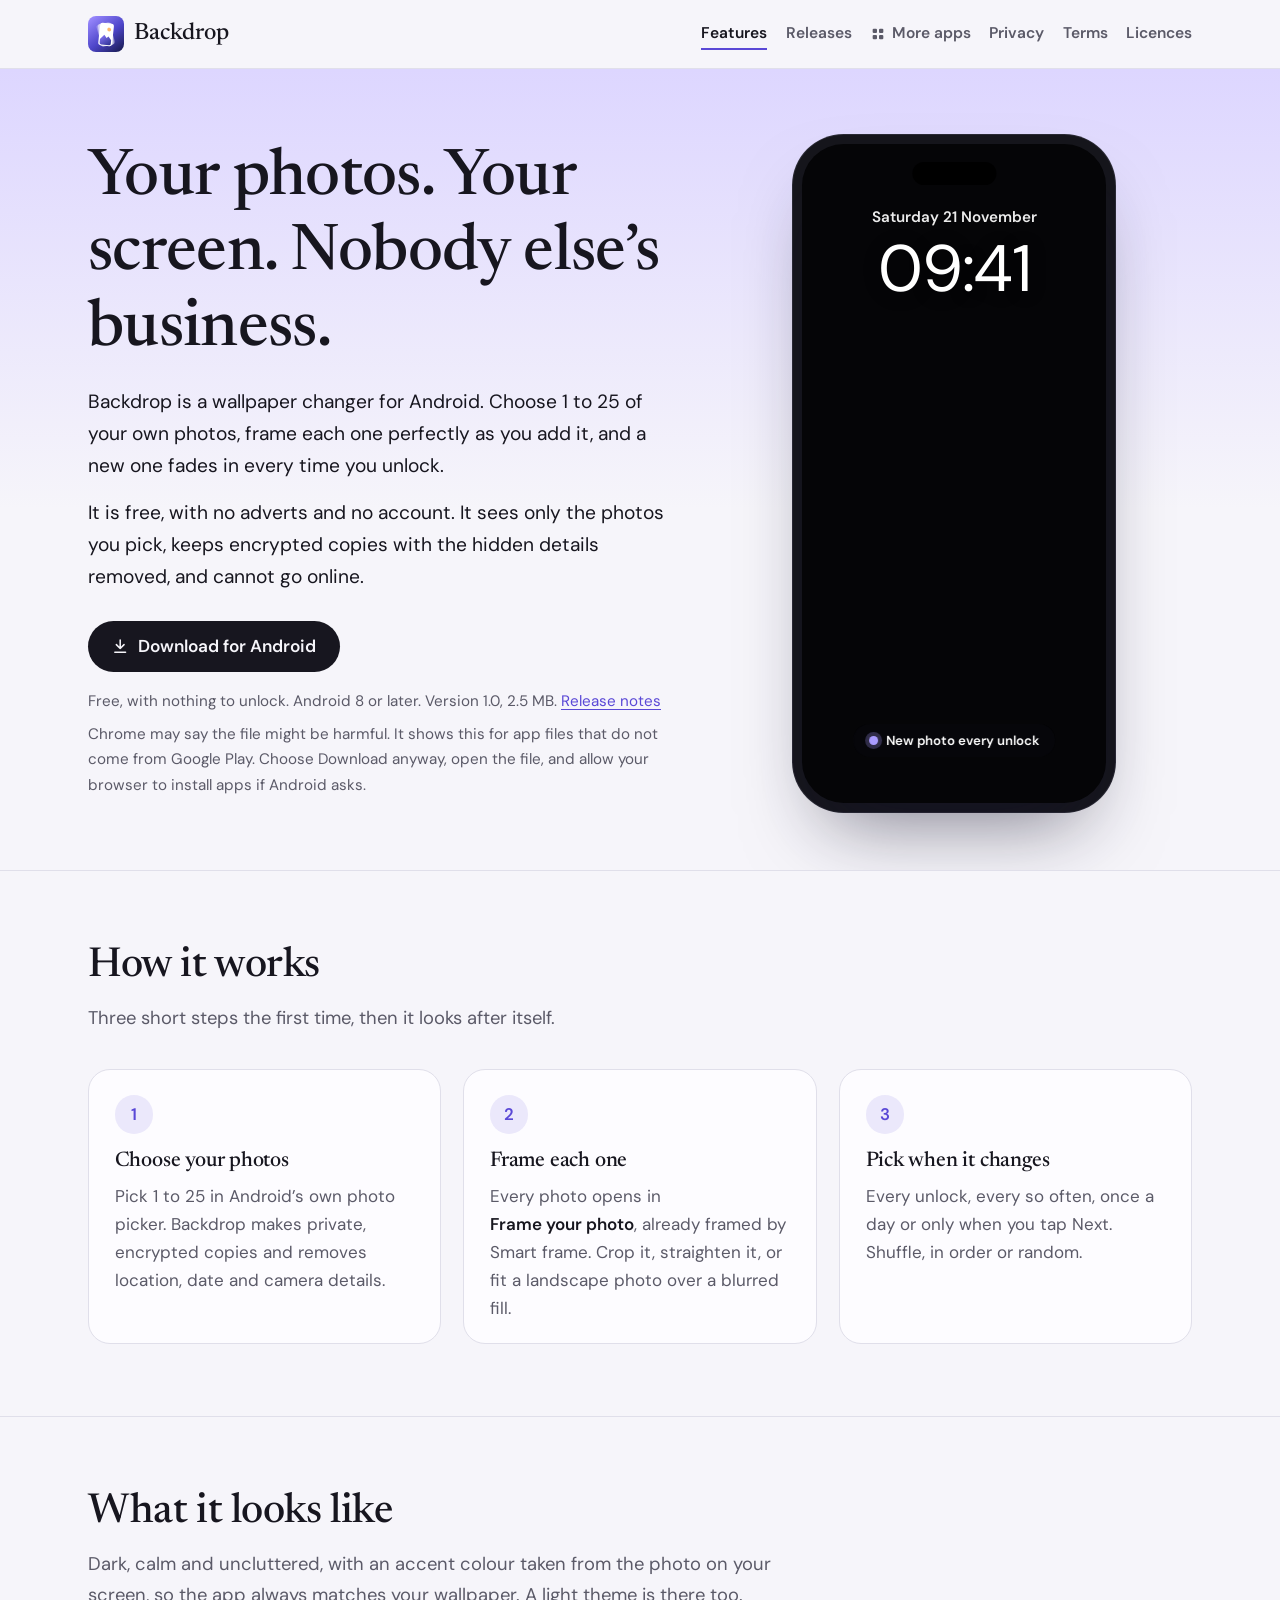
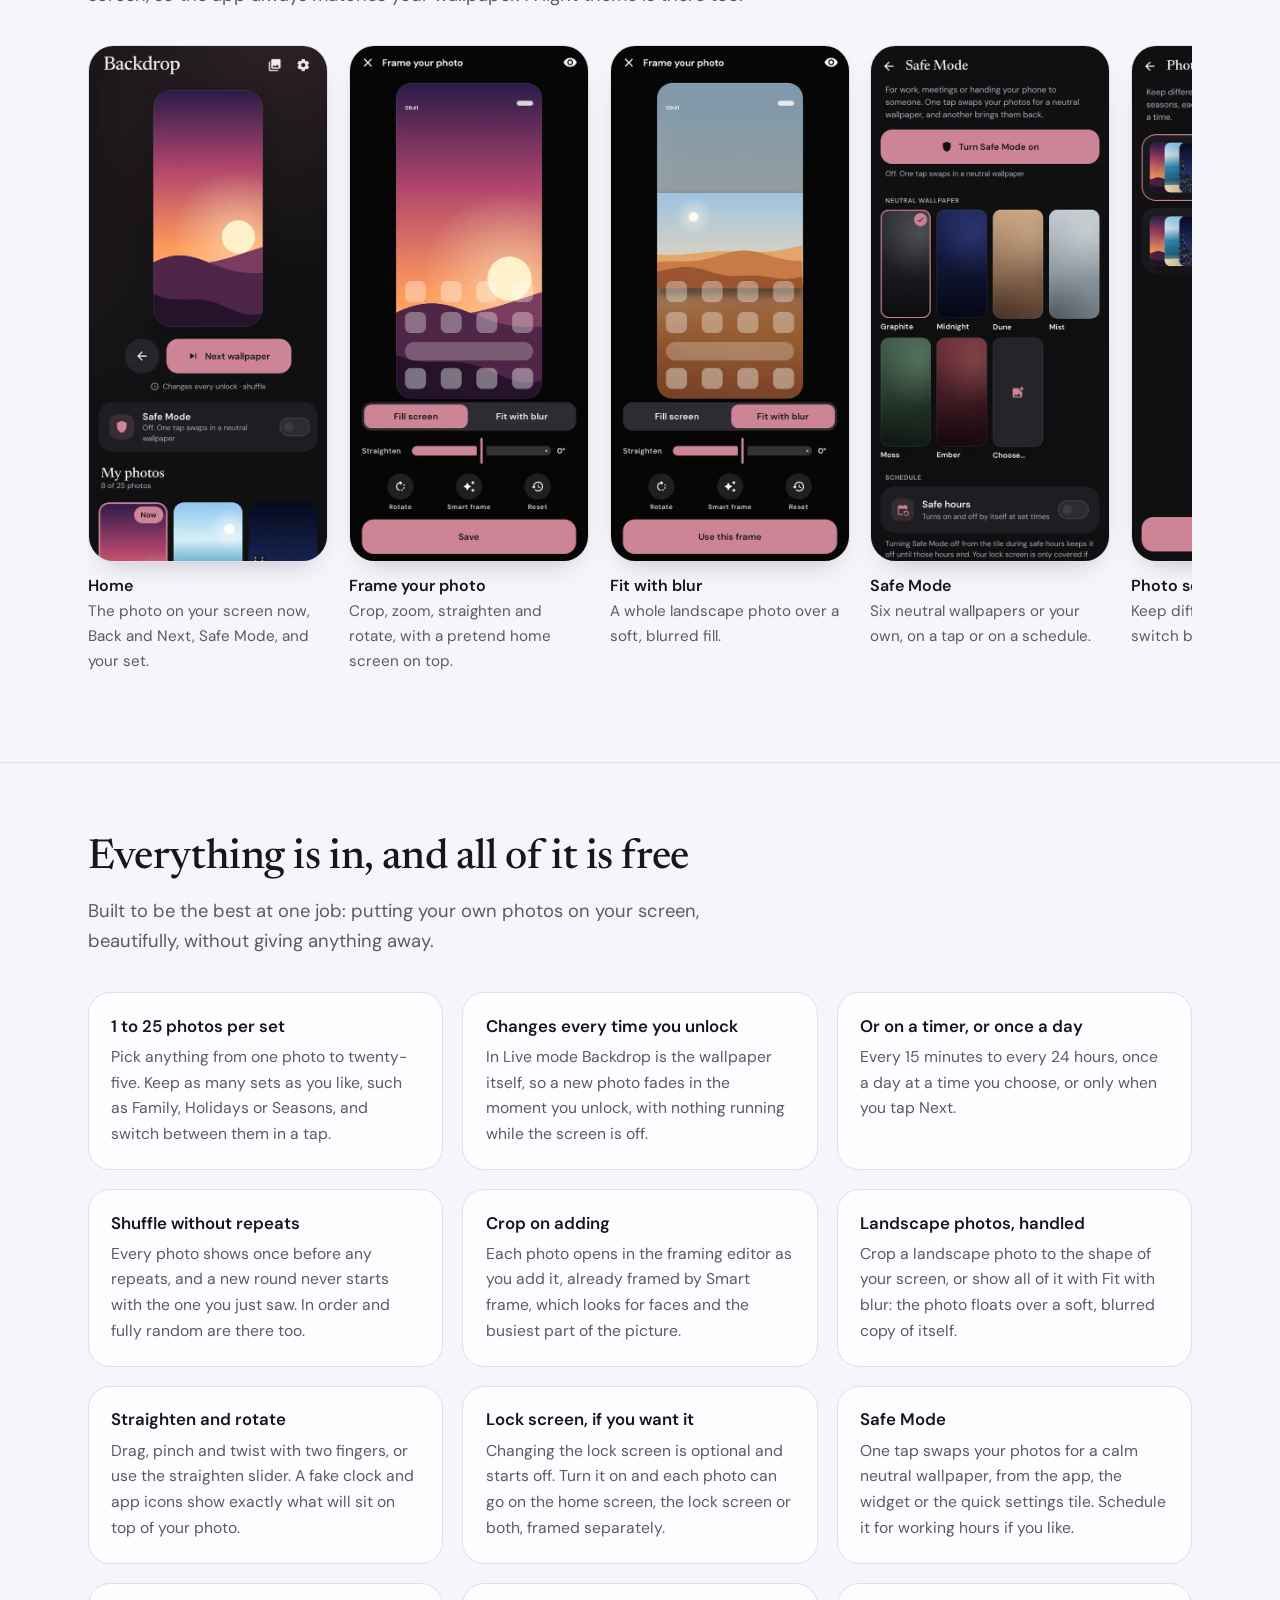
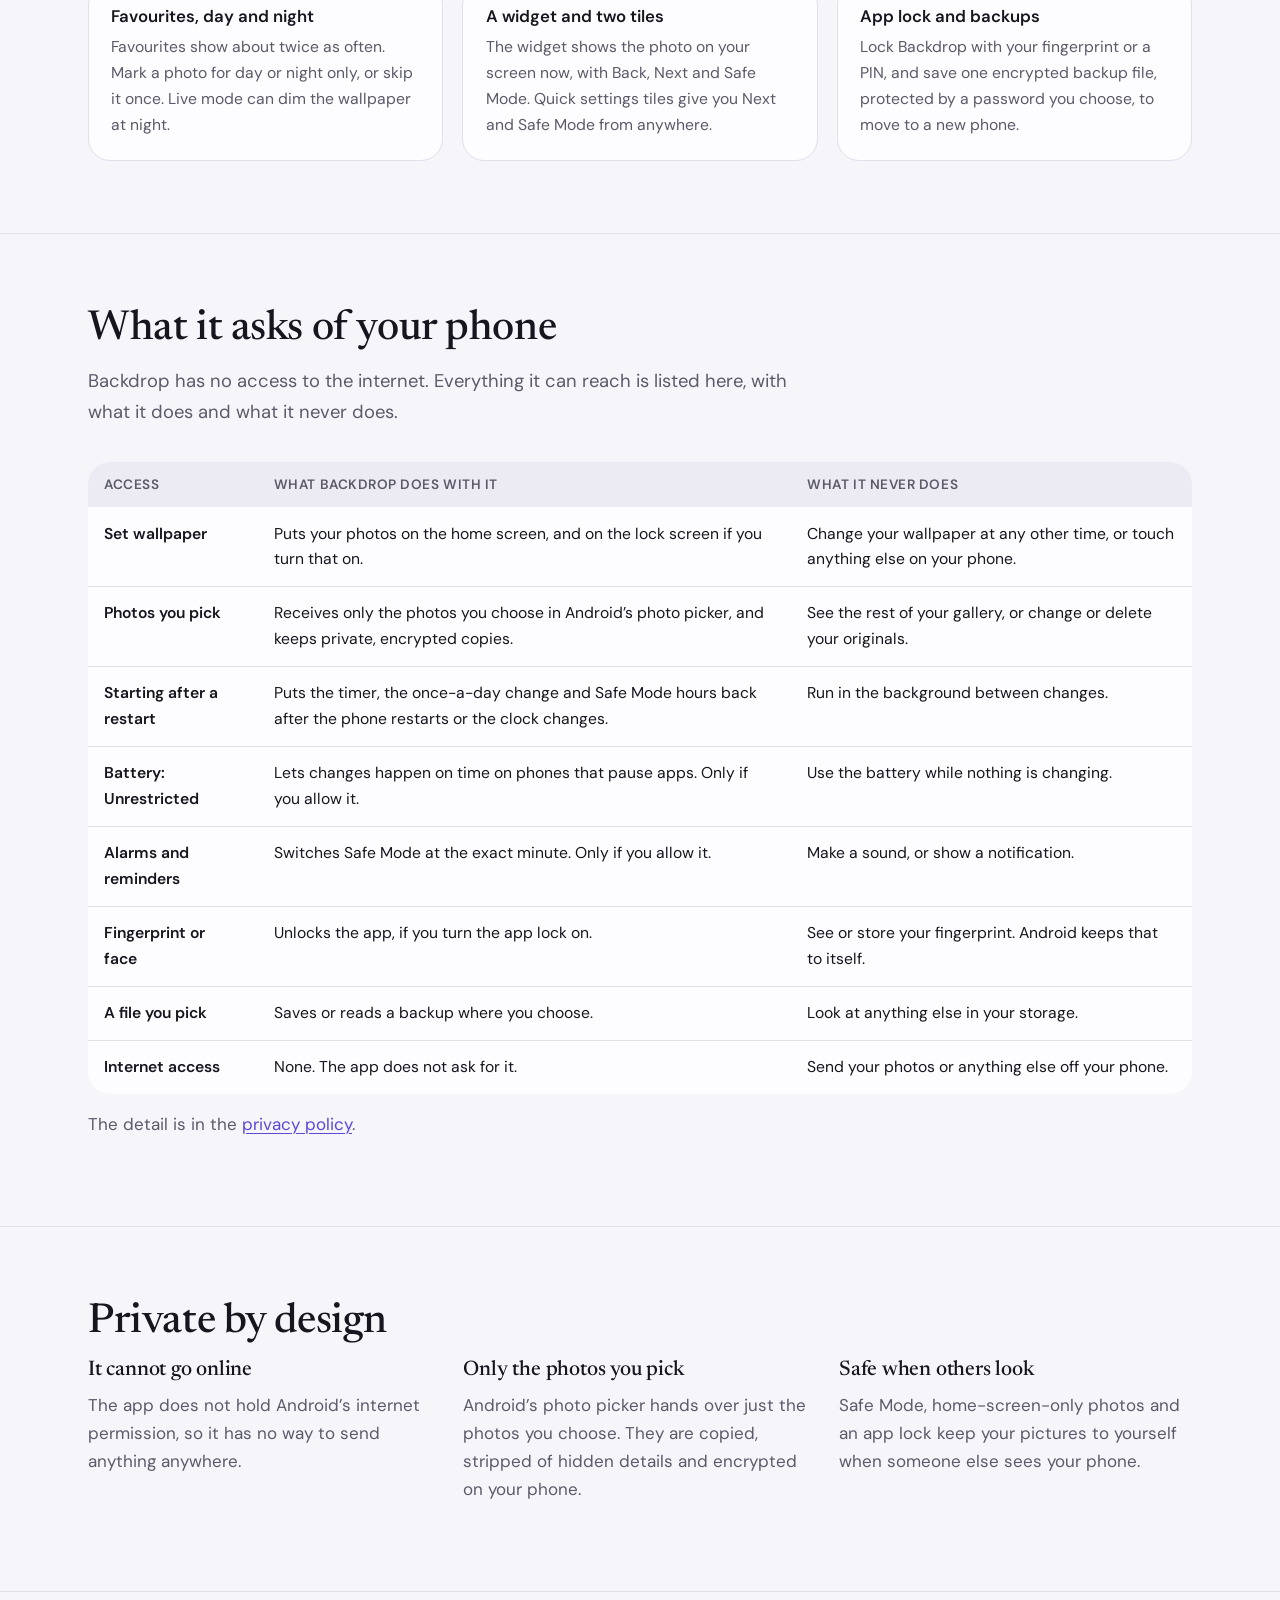
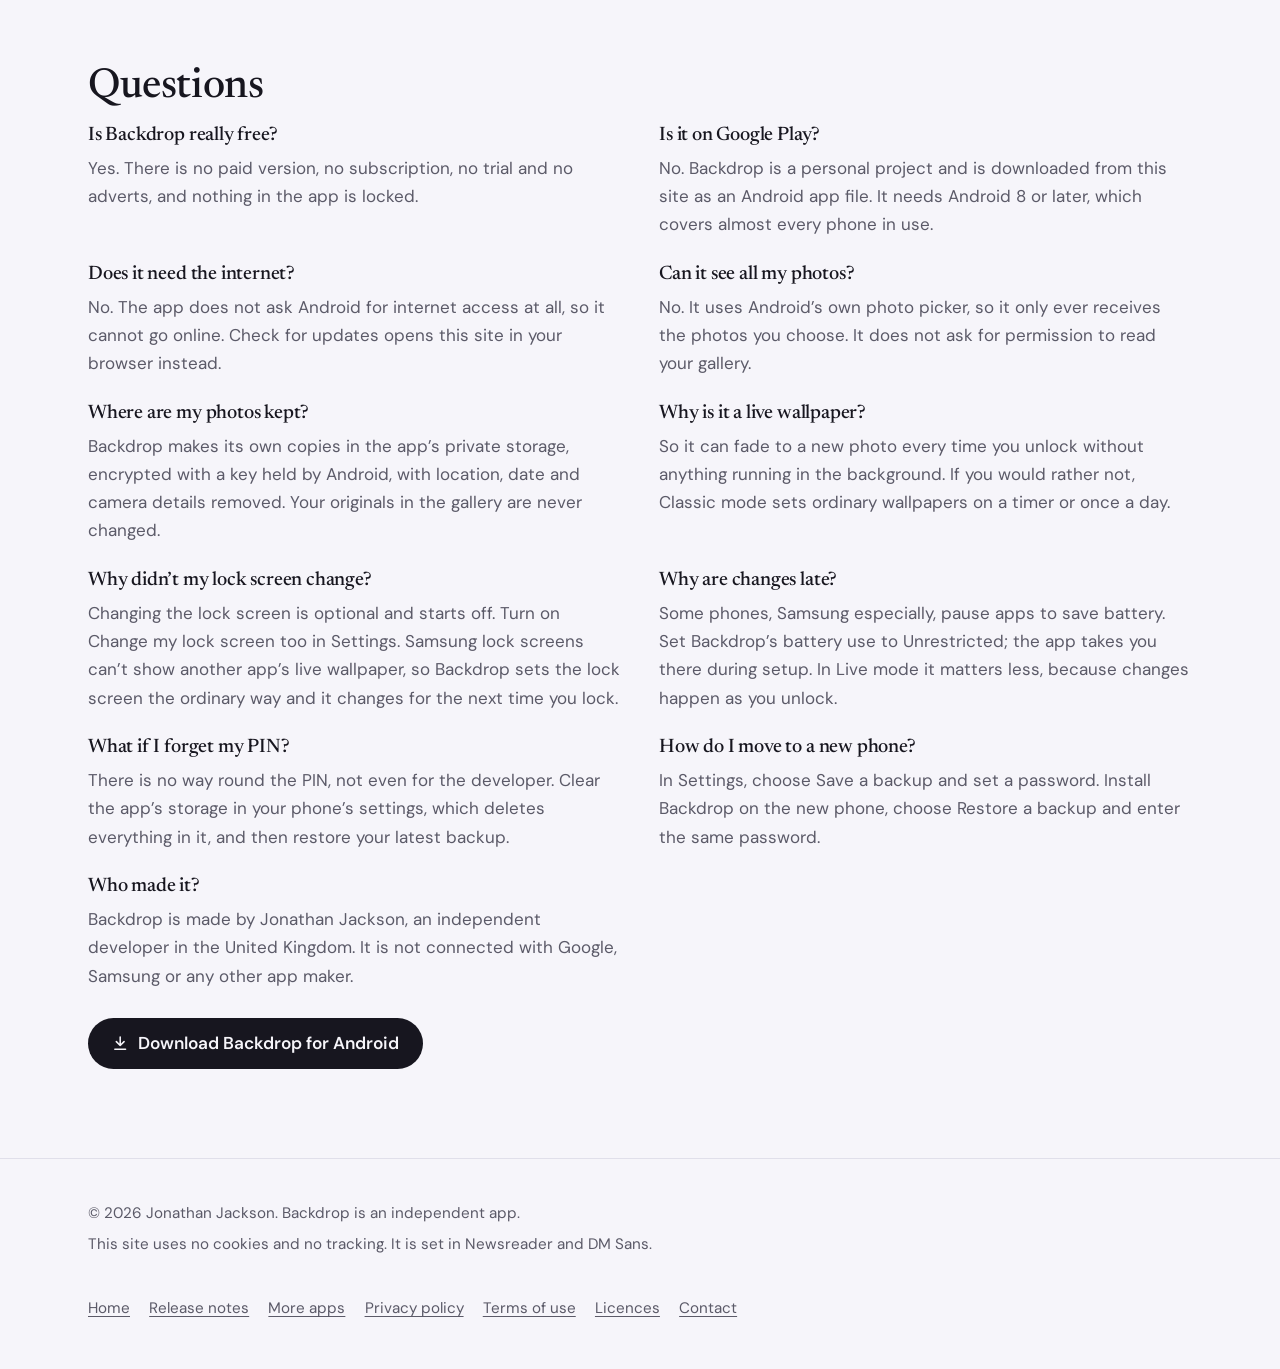
==== index.html @ 47bb0ffd "Backdrop website" ====
<!DOCTYPE html>
<html lang="en-GB">
<head>
<meta charset="utf-8">
<meta name="viewport" content="width=device-width, initial-scale=1">
<title>Backdrop: a private wallpaper changer for Android</title>
<meta name="description" content="Backdrop is a free wallpaper changer for Android with privacy controls. Rotate 1 to 25 of your own photos on every unlock, crop and straighten each one, and switch to Safe Mode in one tap. No adverts, no account, no internet access.">
<meta name="author" content="Jonathan Jackson">
<link rel="canonical" href="https://customgpter.github.io/backdrop/">
<meta name="theme-color" content="#f6f5fa" media="(prefers-color-scheme: light)">
<meta name="theme-color" content="#0c0d11" media="(prefers-color-scheme: dark)">
<meta property="og:type" content="website">
<meta property="og:site_name" content="Backdrop">
<meta property="og:title" content="Backdrop: a private wallpaper changer for Android">
<meta property="og:description" content="Backdrop is a free wallpaper changer for Android with privacy controls. Rotate 1 to 25 of your own photos on every unlock, crop and straighten each one, and switch to Safe Mode in one tap. No adverts, no account, no internet access.">
<meta property="og:url" content="https://customgpter.github.io/backdrop/">
<meta property="og:image" content="https://customgpter.github.io/backdrop/assets/og.png">
<meta property="og:image:width" content="1200">
<meta property="og:image:height" content="630">
<meta property="og:image:alt" content="The Backdrop icon and name beside its Home and Frame your photo screens">
<meta property="og:locale" content="en_GB">
<meta name="twitter:card" content="summary_large_image">
<link rel="icon" href="https://customgpter.github.io/backdrop/assets/favicon.svg" type="image/svg+xml">
<link rel="apple-touch-icon" href="https://customgpter.github.io/backdrop/assets/apple-touch-icon.png">
<link rel="preload" href="https://customgpter.github.io/backdrop/assets/fonts/newsreader-500.woff2" as="font" type="font/woff2" crossorigin>
<link rel="preload" href="https://customgpter.github.io/backdrop/assets/fonts/dmsans-400.woff2" as="font" type="font/woff2" crossorigin>
<link rel="stylesheet" href="https://customgpter.github.io/backdrop/assets/site.css?v=1">
<script type="application/ld+json">{"@context": "https://schema.org", "@type": "SoftwareApplication", "name": "Backdrop", "url": "https://customgpter.github.io/backdrop/", "description": "Backdrop is a free wallpaper changer for Android with privacy controls. Rotate 1 to 25 of your own photos on every unlock, crop and straighten each one, and switch to Safe Mode in one tap. No adverts, no account, no internet access.", "applicationCategory": "PersonalizationApplication", "applicationSubCategory": "Wallpaper changer", "operatingSystem": "Android 8 or later", "softwareVersion": "1.0", "downloadUrl": "https://github.com/CustomGPTer/backdrop/releases/latest/download/Backdrop.apk", "releaseNotes": "https://customgpter.github.io/backdrop/releases.html", "offers": {"@type": "Offer", "price": "0", "priceCurrency": "GBP"}, "inLanguage": "en-GB", "image": "https://customgpter.github.io/backdrop/assets/og.png", "screenshot": ["https://customgpter.github.io/backdrop/assets/shots/home.webp", "https://customgpter.github.io/backdrop/assets/shots/frame.webp", "https://customgpter.github.io/backdrop/assets/shots/fit.webp", "https://customgpter.github.io/backdrop/assets/shots/safe.webp"], "featureList": ["1 to 25 photos per set", "Changes every time you unlock", "Or on a timer, or once a day", "Shuffle without repeats", "Crop on adding", "Landscape photos, handled", "Straighten and rotate", "Lock screen, if you want it", "Safe Mode", "Favourites, day and night", "A widget and two tiles", "App lock and backups", "No adverts, no account, no internet access"], "author": {"@type": "Person", "name": "Jonathan Jackson"}}</script>
<script type="application/ld+json">{"@context": "https://schema.org", "@type": "FAQPage", "mainEntity": [{"@type": "Question", "name": "Is Backdrop really free?", "acceptedAnswer": {"@type": "Answer", "text": "Yes. There is no paid version, no subscription, no trial and no adverts, and nothing in the app is locked."}}, {"@type": "Question", "name": "Is it on Google Play?", "acceptedAnswer": {"@type": "Answer", "text": "No. Backdrop is a personal project and is downloaded from this site as an Android app file. It needs Android 8 or later, which covers almost every phone in use."}}, {"@type": "Question", "name": "Does it need the internet?", "acceptedAnswer": {"@type": "Answer", "text": "No. The app does not ask Android for internet access at all, so it cannot go online. Check for updates opens this site in your browser instead."}}, {"@type": "Question", "name": "Can it see all my photos?", "acceptedAnswer": {"@type": "Answer", "text": "No. It uses Android’s own photo picker, so it only ever receives the photos you choose. It does not ask for permission to read your gallery."}}, {"@type": "Question", "name": "Where are my photos kept?", "acceptedAnswer": {"@type": "Answer", "text": "Backdrop makes its own copies in the app’s private storage, encrypted with a key held by Android, with location, date and camera details removed. Your originals in the gallery are never changed."}}, {"@type": "Question", "name": "Why is it a live wallpaper?", "acceptedAnswer": {"@type": "Answer", "text": "So it can fade to a new photo every time you unlock without anything running in the background. If you would rather not, Classic mode sets ordinary wallpapers on a timer or once a day."}}, {"@type": "Question", "name": "Why didn’t my lock screen change?", "acceptedAnswer": {"@type": "Answer", "text": "Changing the lock screen is optional and starts off. Turn on Change my lock screen too in Settings. Samsung lock screens can’t show another app’s live wallpaper, so Backdrop sets the lock screen the ordinary way and it changes for the next time you lock."}}, {"@type": "Question", "name": "Why are changes late?", "acceptedAnswer": {"@type": "Answer", "text": "Some phones, Samsung especially, pause apps to save battery. Set Backdrop’s battery use to Unrestricted; the app takes you there during setup. In Live mode it matters less, because changes happen as you unlock."}}, {"@type": "Question", "name": "What if I forget my PIN?", "acceptedAnswer": {"@type": "Answer", "text": "There is no way round the PIN, not even for the developer. Clear the app’s storage in your phone’s settings, which deletes everything in it, and then restore your latest backup."}}, {"@type": "Question", "name": "How do I move to a new phone?", "acceptedAnswer": {"@type": "Answer", "text": "In Settings, choose Save a backup and set a password. Install Backdrop on the new phone, choose Restore a backup and enter the same password."}}, {"@type": "Question", "name": "Who made it?", "acceptedAnswer": {"@type": "Answer", "text": "Backdrop is made by Jonathan Jackson, an independent developer in the United Kingdom. It is not connected with Google, Samsung or any other app maker."}}]}</script>
</head>
<body>
<a class="skip" href="#main">Skip to content</a>
<header class="masthead">
<div class="wrap">
<a class="brand" href="https://customgpter.github.io/backdrop/" aria-label="Backdrop home"><svg viewBox="0 0 108 108" aria-hidden="true"><defs><linearGradient id="bg1" x1="0.1" y1="0" x2="0.9" y2="1"><stop offset="0" stop-color="#9C8BFF"/><stop offset=".55" stop-color="#4D45C9"/><stop offset="1" stop-color="#1A1C55"/></linearGradient><linearGradient id="bg2" x1="0" y1="0" x2="1" y2="1"><stop offset="0" stop-color="#8E7CFF"/><stop offset="1" stop-color="#2B2F8F"/></linearGradient></defs><rect width="108" height="108" rx="24" fill="url(#bg1)"/><g transform="translate(54 58) scale(1.3) translate(-54 -58)"><rect x="38" y="30" width="32" height="52" rx="6" fill="#fff" fill-opacity=".3" transform="rotate(-16 54 58)"/><rect x="38" y="30" width="32" height="52" rx="6" fill="#fff" fill-opacity=".6" transform="rotate(-6 54 58)"/><g transform="rotate(6 54 58)"><rect x="38" y="30" width="32" height="52" rx="6" fill="#fff"/><path d="M41 68l9-11 6 7 4-4 7 8v8a4 4 0 0 1-4 4H45a4 4 0 0 1-4-4z" fill="url(#bg2)"/><circle cx="60" cy="44" r="4.5" fill="#FFB86B"/></g></g></svg>
<span>Backdrop</span></a>
<nav aria-label="Main"><ul><li><a href="https://customgpter.github.io/backdrop/./#features" aria-current="page">Features</a></li><li><a href="https://customgpter.github.io/backdrop/releases.html">Releases</a></li><li><a class="more-apps" href="https://customgpter.github.io/backdrop/more-apps.html"><svg viewBox="0 0 24 24" aria-hidden="true"><rect x="4" y="4" width="6.5" height="6.5" rx="1.6"/><rect x="13.5" y="4" width="6.5" height="6.5" rx="1.6"/><rect x="4" y="13.5" width="6.5" height="6.5" rx="1.6"/><rect x="13.5" y="13.5" width="6.5" height="6.5" rx="1.6"/></svg>More apps</a></li><li><a href="https://customgpter.github.io/backdrop/privacy.html">Privacy</a></li><li><a href="https://customgpter.github.io/backdrop/terms.html">Terms</a></li><li><a href="https://customgpter.github.io/backdrop/licences.html">Licences</a></li></ul></nav>
</div>
</header>
<main id="main">
<div class="hero">
<div class="wrap hero-grid">
<div class="hero-copy">
<h1>Your photos. Your screen. Nobody else’s business.</h1>
<p class="lede">Backdrop is a wallpaper changer for Android. Choose 1 to 25 of your own photos, frame each one perfectly as you add it, and a new one fades in every time you unlock.</p>
<p class="lede">It is free, with no adverts and no account. It sees only the photos you pick, keeps encrypted copies with the hidden details removed, and cannot go online.</p>
<p class="get"><a class="button" href="https://github.com/CustomGPTer/backdrop/releases/latest/download/Backdrop.apk"><svg viewBox="0 0 24 24" aria-hidden="true" fill="none" stroke="currentColor" stroke-width="2" stroke-linecap="round" stroke-linejoin="round"><path d="M12 4v11M7 10l5 5 5-5M5 20h14"/></svg>Download for Android</a></p>
<p class="facts">Free, with nothing to unlock. Android 8 or later. Version 1.0, 2.5 MB. <a href="releases.html">Release notes</a></p>
<p class="facts">Chrome may say the file might be harmful. It shows this for app files that do not come from Google Play. Choose Download anyway, open the file, and allow your browser to install apps if Android asks.</p>
</div>
<div class="demo" role="img" aria-label="A phone lock screen showing 09:41. Its wallpaper fades from a sunset over hills to a sunny coast to the northern lights, with a label reading New photo every unlock.">
<div class="wp w1"></div><div class="wp w2"></div><div class="wp w3"></div>
<div class="notch"></div>
<div class="date">Saturday 21 November</div>
<div class="clock">09:41</div>
<div class="chip"><i></i>New photo every unlock</div>
</div>
</div>
</div>

<section id="how" aria-labelledby="how-h">
<div class="wrap">
<h2 id="how-h">How it works</h2>
<p class="intro">Three short steps the first time, then it looks after itself.</p>
<ol class="steps">
<li><h3>Choose your photos</h3><p>Pick 1 to 25 in Android’s own photo picker. Backdrop makes private, encrypted copies and removes location, date and camera details.</p></li>
<li><h3>Frame each one</h3><p>Every photo opens in <span class="path">Frame your photo</span>, already framed by Smart frame. Crop it, straighten it, or fit a landscape photo over a blurred fill.</p></li>
<li><h3>Pick when it changes</h3><p>Every unlock, every so often, once a day or only when you tap Next. Shuffle, in order or random.</p></li>
</ol>
</div>
</section>

<section id="screens" aria-labelledby="screens-h">
<div class="wrap">
<h2 id="screens-h">What it looks like</h2>
<p class="intro">Dark, calm and uncluttered, with an accent colour taken from the photo on your screen, so the app always matches your wallpaper. A light theme is there too.</p>
<ul class="shots"><li><figure><img src="assets/shots/home.webp" width="540" height="1169" alt="Home: The photo on your screen now, Back and Next, Safe Mode, and your set."><figcaption><strong>Home</strong>The photo on your screen now, Back and Next, Safe Mode, and your set.</figcaption></figure></li><li><figure><img src="assets/shots/frame.webp" width="540" height="1169" alt="Frame your photo: Crop, zoom, straighten and rotate, with a pretend home screen on top."><figcaption><strong>Frame your photo</strong>Crop, zoom, straighten and rotate, with a pretend home screen on top.</figcaption></figure></li><li><figure><img src="assets/shots/fit.webp" width="540" height="1169" alt="Fit with blur: A whole landscape photo over a soft, blurred fill." loading="lazy"><figcaption><strong>Fit with blur</strong>A whole landscape photo over a soft, blurred fill.</figcaption></figure></li><li><figure><img src="assets/shots/safe.webp" width="540" height="1169" alt="Safe Mode: Six neutral wallpapers or your own, on a tap or on a schedule." loading="lazy"><figcaption><strong>Safe Mode</strong>Six neutral wallpapers or your own, on a tap or on a schedule.</figcaption></figure></li><li><figure><img src="assets/shots/sets.webp" width="540" height="1169" alt="Photo sets: Keep different collections and switch between them." loading="lazy"><figcaption><strong>Photo sets</strong>Keep different collections and switch between them.</figcaption></figure></li><li><figure><img src="assets/shots/settings.webp" width="540" height="1169" alt="Settings: Live or Classic, when it changes, and the order." loading="lazy"><figcaption><strong>Settings</strong>Live or Classic, when it changes, and the order.</figcaption></figure></li></ul>
</div>
</section>

<section id="features" aria-labelledby="features-h">
<div class="wrap">
<h2 id="features-h">Everything is in, and all of it is free</h2>
<p class="intro">Built to be the best at one job: putting your own photos on your screen, beautifully, without giving anything away.</p>
<dl class="features"><div><dt>1 to 25 photos per set</dt><dd>Pick anything from one photo to twenty-five. Keep as many sets as you like, such as Family, Holidays or Seasons, and switch between them in a tap.</dd></div><div><dt>Changes every time you unlock</dt><dd>In Live mode Backdrop is the wallpaper itself, so a new photo fades in the moment you unlock, with nothing running while the screen is off.</dd></div><div><dt>Or on a timer, or once a day</dt><dd>Every 15 minutes to every 24 hours, once a day at a time you choose, or only when you tap Next.</dd></div><div><dt>Shuffle without repeats</dt><dd>Every photo shows once before any repeats, and a new round never starts with the one you just saw. In order and fully random are there too.</dd></div><div><dt>Crop on adding</dt><dd>Each photo opens in the framing editor as you add it, already framed by Smart frame, which looks for faces and the busiest part of the picture.</dd></div><div><dt>Landscape photos, handled</dt><dd>Crop a landscape photo to the shape of your screen, or show all of it with Fit with blur: the photo floats over a soft, blurred copy of itself.</dd></div><div><dt>Straighten and rotate</dt><dd>Drag, pinch and twist with two fingers, or use the straighten slider. A fake clock and app icons show exactly what will sit on top of your photo.</dd></div><div><dt>Lock screen, if you want it</dt><dd>Changing the lock screen is optional and starts off. Turn it on and each photo can go on the home screen, the lock screen or both, framed separately.</dd></div><div><dt>Safe Mode</dt><dd>One tap swaps your photos for a calm neutral wallpaper, from the app, the widget or the quick settings tile. Schedule it for working hours if you like.</dd></div><div><dt>Favourites, day and night</dt><dd>Favourites show about twice as often. Mark a photo for day or night only, or skip it once. Live mode can dim the wallpaper at night.</dd></div><div><dt>A widget and two tiles</dt><dd>The widget shows the photo on your screen now, with Back, Next and Safe Mode. Quick settings tiles give you Next and Safe Mode from anywhere.</dd></div><div><dt>App lock and backups</dt><dd>Lock Backdrop with your fingerprint or a PIN, and save one encrypted backup file, protected by a password you choose, to move to a new phone.</dd></div></dl>
</div>
</section>

<section id="permissions" aria-labelledby="permissions-h">
<div class="wrap">
<h2 id="permissions-h">What it asks of your phone</h2>
<p class="intro">Backdrop has no access to the internet. Everything it can reach is listed here, with what it does and what it never does.</p>
<div class="scroll">
<table>
<thead><tr><th scope="col">Access</th><th scope="col">What Backdrop does with it</th><th scope="col">What it never does</th></tr></thead>
<tbody>
<tr><th scope="row">Set wallpaper</th><td>Puts your photos on the home screen, and on the lock screen if you turn that on.</td><td>Change your wallpaper at any other time, or touch anything else on your phone.</td></tr><tr><th scope="row">Photos you pick</th><td>Receives only the photos you choose in Android’s photo picker, and keeps private, encrypted copies.</td><td>See the rest of your gallery, or change or delete your originals.</td></tr><tr><th scope="row">Starting after a restart</th><td>Puts the timer, the once-a-day change and Safe Mode hours back after the phone restarts or the clock changes.</td><td>Run in the background between changes.</td></tr><tr><th scope="row">Battery: Unrestricted</th><td>Lets changes happen on time on phones that pause apps. Only if you allow it.</td><td>Use the battery while nothing is changing.</td></tr><tr><th scope="row">Alarms and reminders</th><td>Switches Safe Mode at the exact minute. Only if you allow it.</td><td>Make a sound, or show a notification.</td></tr><tr><th scope="row">Fingerprint or face</th><td>Unlocks the app, if you turn the app lock on.</td><td>See or store your fingerprint. Android keeps that to itself.</td></tr><tr><th scope="row">A file you pick</th><td>Saves or reads a backup where you choose.</td><td>Look at anything else in your storage.</td></tr><tr><th scope="row">Internet access</th><td>None. The app does not ask for it.</td><td>Send your photos or anything else off your phone.</td></tr>
</tbody>
</table>
</div>
<p class="after-table">The detail is in the <a href="privacy.html">privacy policy</a>.</p>
</div>
</section>

<section id="privacy" aria-labelledby="privacy-h">
<div class="wrap">
<h2 id="privacy-h">Private by design</h2>
<ul class="plain">
<li><h3>It cannot go online</h3><p>The app does not hold Android’s internet permission, so it has no way to send anything anywhere.</p></li>
<li><h3>Only the photos you pick</h3><p>Android’s photo picker hands over just the photos you choose. They are copied, stripped of hidden details and encrypted on your phone.</p></li>
<li><h3>Safe when others look</h3><p>Safe Mode, home-screen-only photos and an app lock keep your pictures to yourself when someone else sees your phone.</p></li>
</ul>
</div>
</section>

<section id="questions" aria-labelledby="questions-h">
<div class="wrap">
<h2 id="questions-h">Questions</h2>
<div class="faq"><div><h3>Is Backdrop really free?</h3><p>Yes. There is no paid version, no subscription, no trial and no adverts, and nothing in the app is locked.</p></div><div><h3>Is it on Google Play?</h3><p>No. Backdrop is a personal project and is downloaded from this site as an Android app file. It needs Android 8 or later, which covers almost every phone in use.</p></div><div><h3>Does it need the internet?</h3><p>No. The app does not ask Android for internet access at all, so it cannot go online. Check for updates opens this site in your browser instead.</p></div><div><h3>Can it see all my photos?</h3><p>No. It uses Android’s own photo picker, so it only ever receives the photos you choose. It does not ask for permission to read your gallery.</p></div><div><h3>Where are my photos kept?</h3><p>Backdrop makes its own copies in the app’s private storage, encrypted with a key held by Android, with location, date and camera details removed. Your originals in the gallery are never changed.</p></div><div><h3>Why is it a live wallpaper?</h3><p>So it can fade to a new photo every time you unlock without anything running in the background. If you would rather not, Classic mode sets ordinary wallpapers on a timer or once a day.</p></div><div><h3>Why didn’t my lock screen change?</h3><p>Changing the lock screen is optional and starts off. Turn on Change my lock screen too in Settings. Samsung lock screens can’t show another app’s live wallpaper, so Backdrop sets the lock screen the ordinary way and it changes for the next time you lock.</p></div><div><h3>Why are changes late?</h3><p>Some phones, Samsung especially, pause apps to save battery. Set Backdrop’s battery use to Unrestricted; the app takes you there during setup. In Live mode it matters less, because changes happen as you unlock.</p></div><div><h3>What if I forget my PIN?</h3><p>There is no way round the PIN, not even for the developer. Clear the app’s storage in your phone’s settings, which deletes everything in it, and then restore your latest backup.</p></div><div><h3>How do I move to a new phone?</h3><p>In Settings, choose Save a backup and set a password. Install Backdrop on the new phone, choose Restore a backup and enter the same password.</p></div><div><h3>Who made it?</h3><p>Backdrop is made by Jonathan Jackson, an independent developer in the United Kingdom. It is not connected with Google, Samsung or any other app maker.</p></div></div>
<p class="get"><a class="button" href="https://github.com/CustomGPTer/backdrop/releases/latest/download/Backdrop.apk"><svg viewBox="0 0 24 24" aria-hidden="true" fill="none" stroke="currentColor" stroke-width="2" stroke-linecap="round" stroke-linejoin="round"><path d="M12 4v11M7 10l5 5 5-5M5 20h14"/></svg>Download Backdrop for Android</a></p>
</div>
</section>
</main>
<footer class="colophon">
<div class="wrap">
<div>
<p>&copy; 2026 Jonathan Jackson. Backdrop is an independent app.</p>
<p>This site uses no cookies and no tracking. It is set in Newsreader and DM Sans.</p>
</div>
<nav aria-label="Footer"><ul>
<li><a href="https://customgpter.github.io/backdrop/">Home</a></li>
<li><a href="https://customgpter.github.io/backdrop/releases.html">Release notes</a></li>
<li><a href="https://customgpter.github.io/backdrop/more-apps.html">More apps</a></li>
<li><a href="https://customgpter.github.io/backdrop/privacy.html">Privacy policy</a></li>
<li><a href="https://customgpter.github.io/backdrop/terms.html">Terms of use</a></li>
<li><a href="https://customgpter.github.io/backdrop/licences.html">Licences</a></li>
<li><a href="https://github.com/CustomGPTer/backdrop/issues">Contact</a></li>
</ul></nav>
</div>
</footer>
</body>
</html>
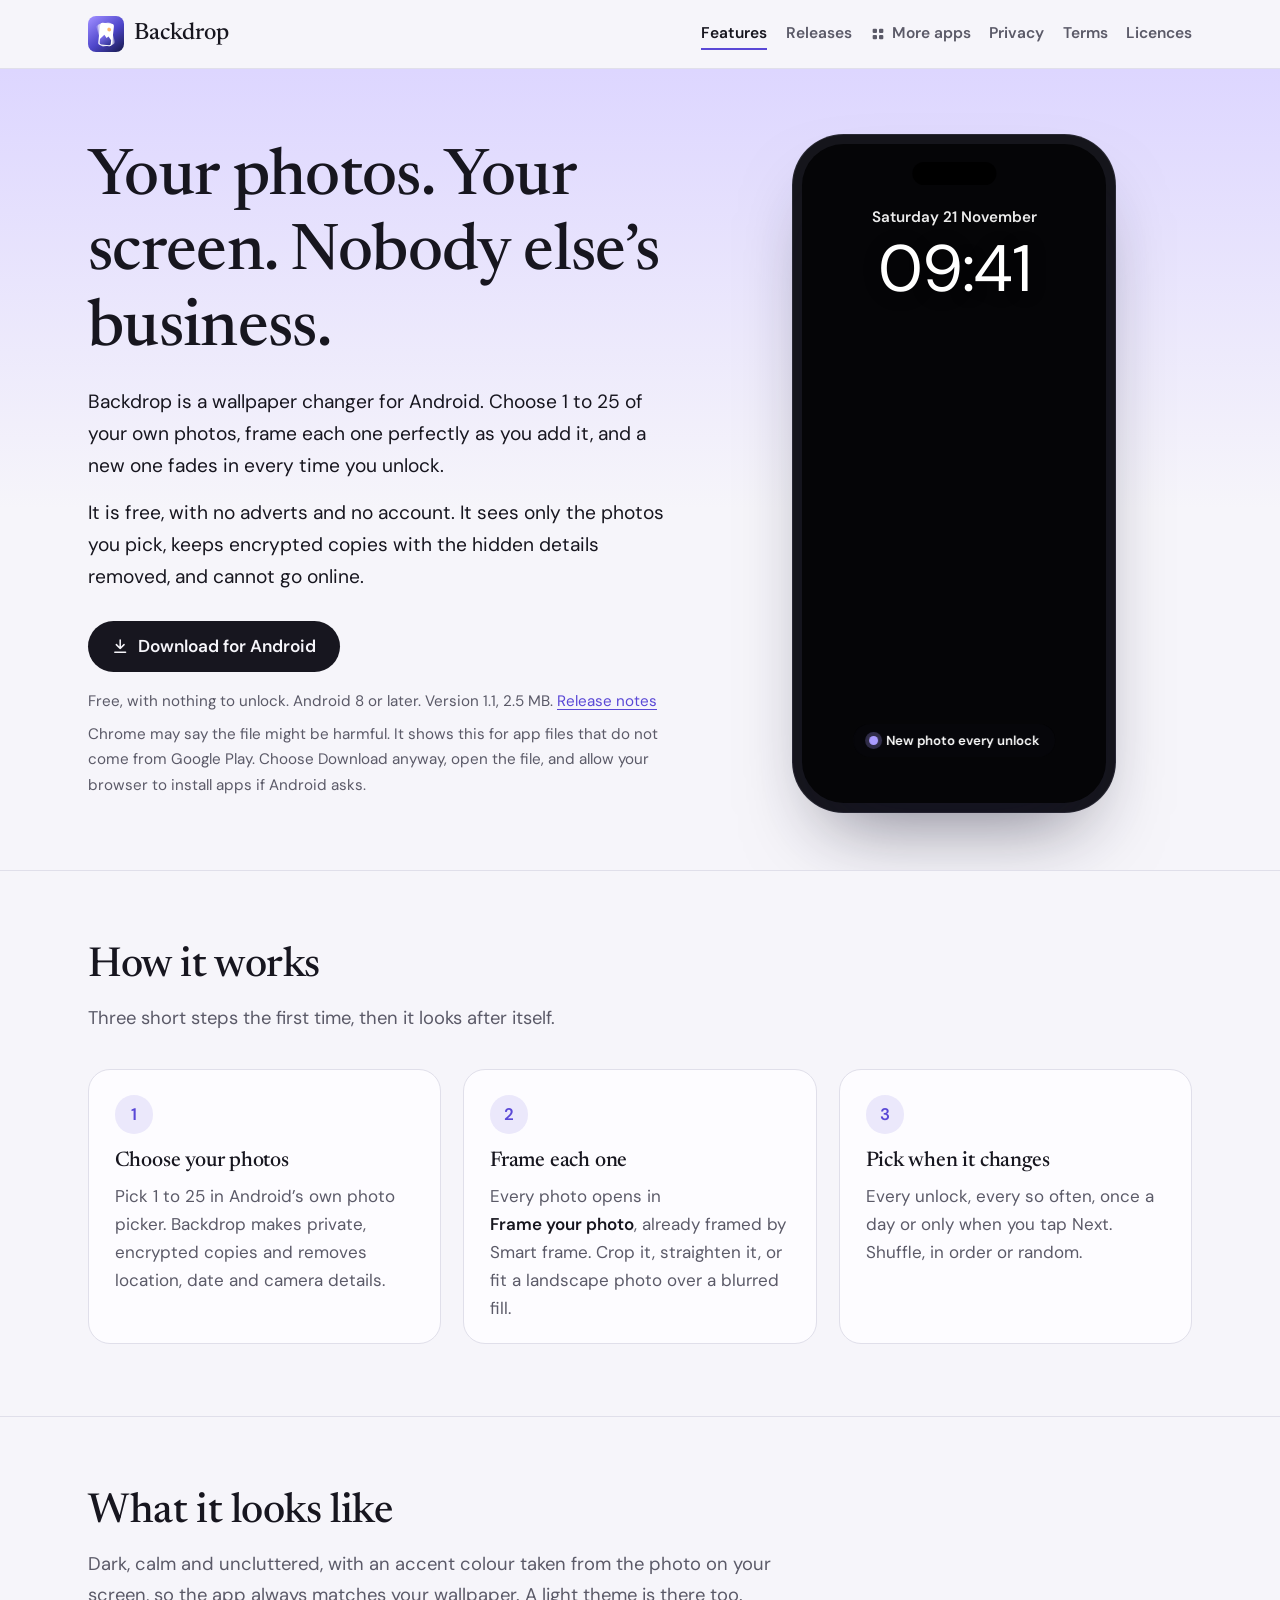
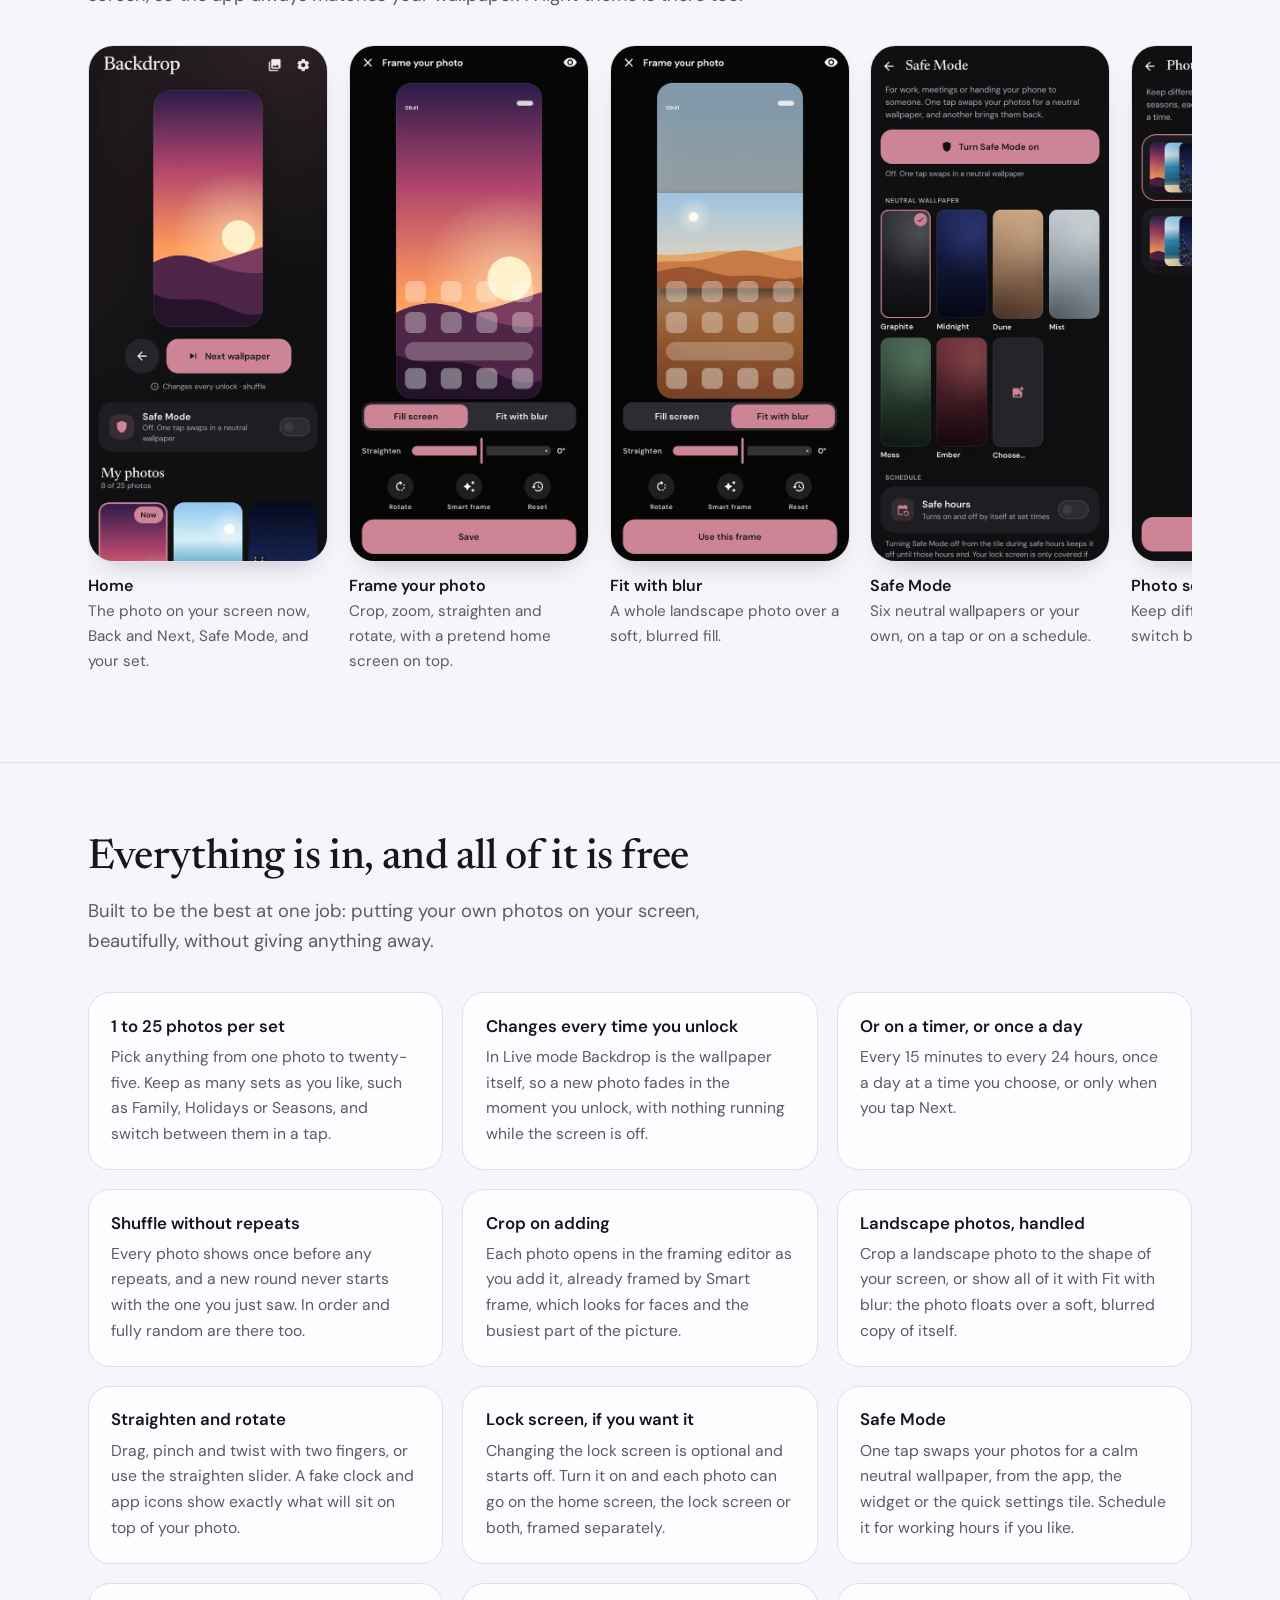
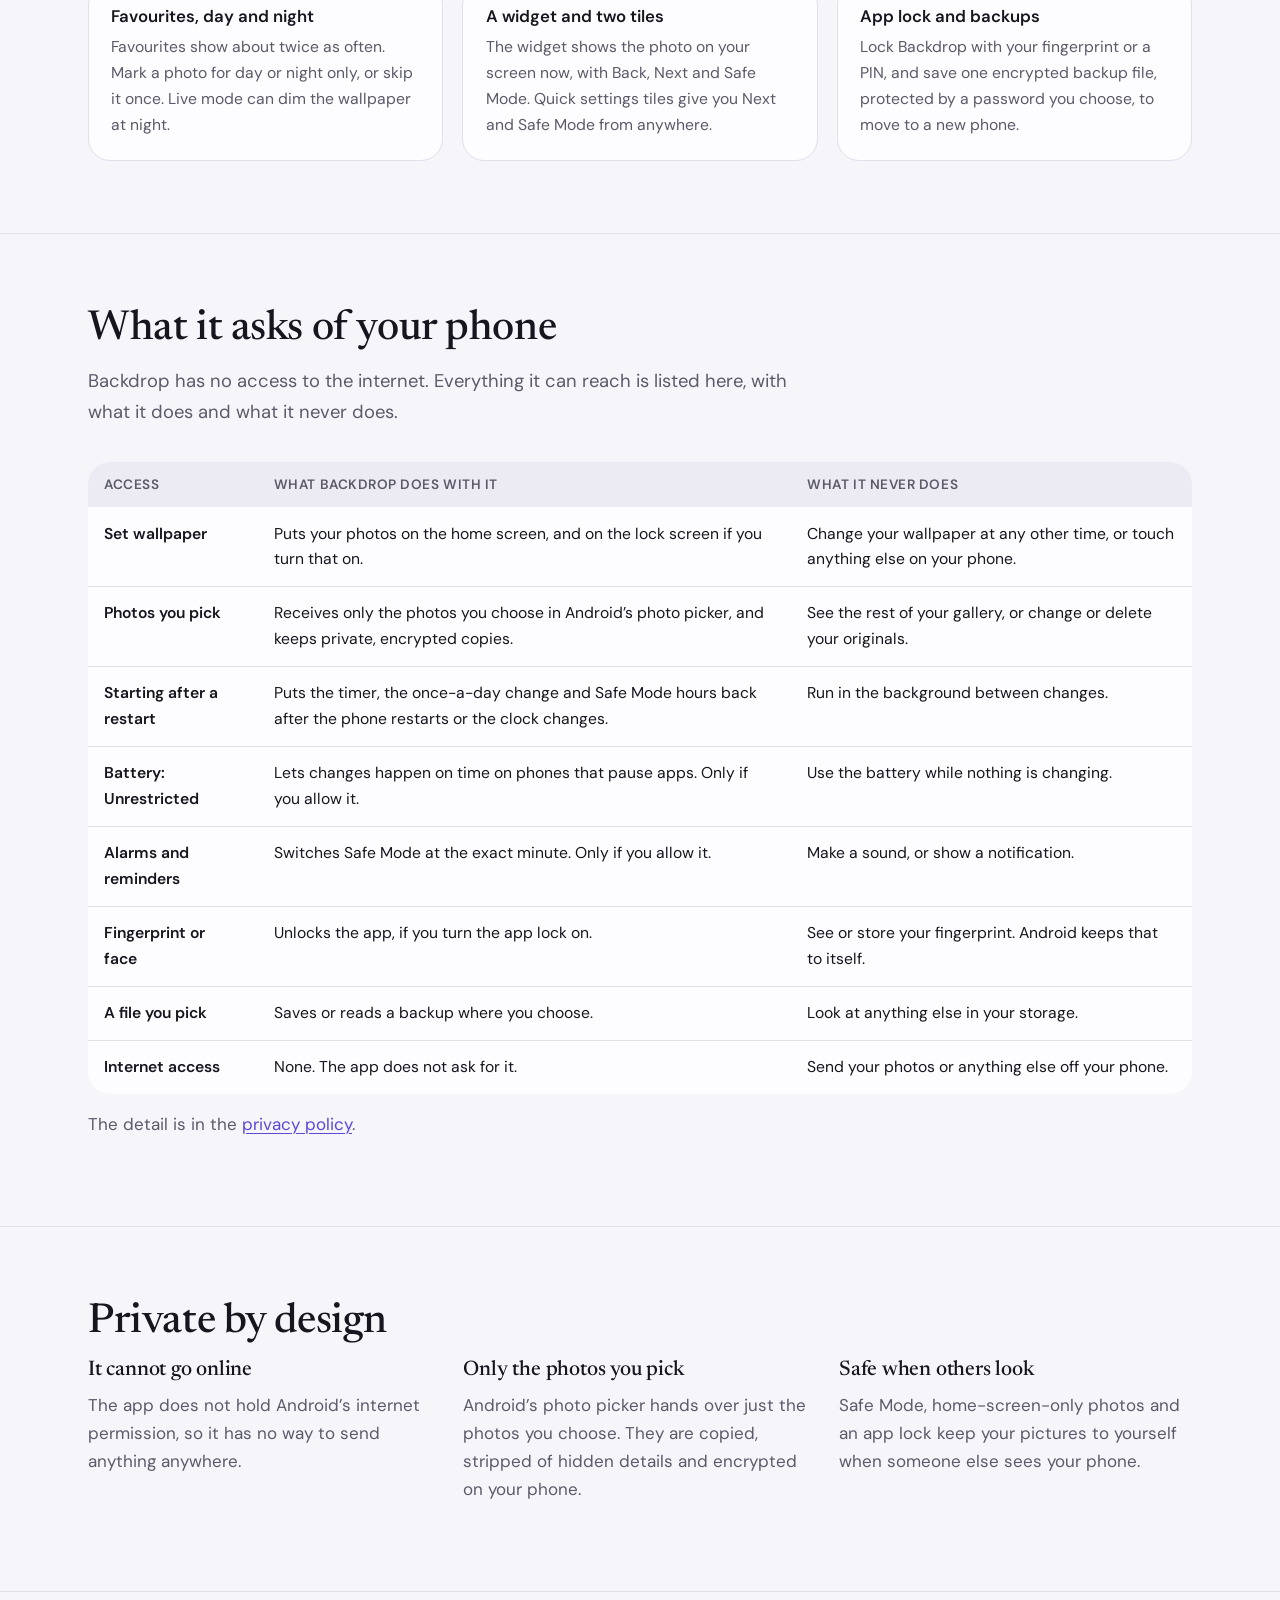
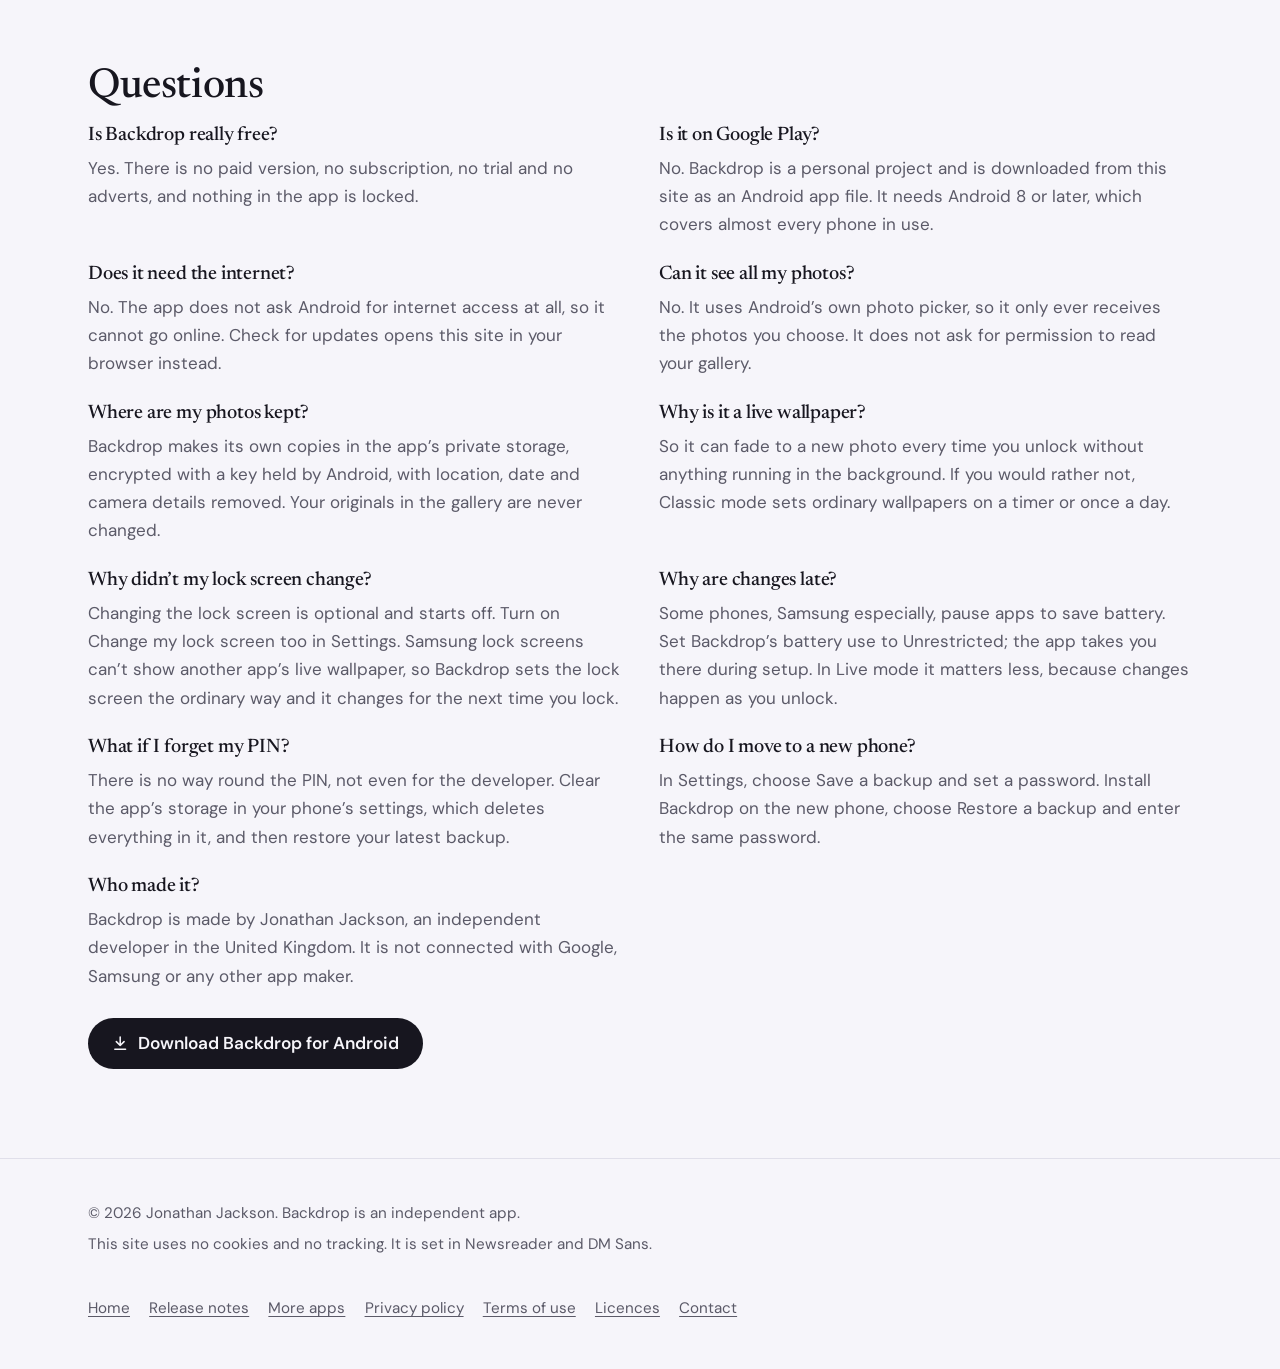
==== commit 3f97d010: "Backdrop 1.1 release notes" ====
--- a/index.html
+++ b/index.html
@@ -25,7 +25,7 @@
 <link rel="preload" href="https://customgpter.github.io/backdrop/assets/fonts/newsreader-500.woff2" as="font" type="font/woff2" crossorigin>
 <link rel="preload" href="https://customgpter.github.io/backdrop/assets/fonts/dmsans-400.woff2" as="font" type="font/woff2" crossorigin>
 <link rel="stylesheet" href="https://customgpter.github.io/backdrop/assets/site.css?v=1">
-<script type="application/ld+json">{"@context": "https://schema.org", "@type": "SoftwareApplication", "name": "Backdrop", "url": "https://customgpter.github.io/backdrop/", "description": "Backdrop is a free wallpaper changer for Android with privacy controls. Rotate 1 to 25 of your own photos on every unlock, crop and straighten each one, and switch to Safe Mode in one tap. No adverts, no account, no internet access.", "applicationCategory": "PersonalizationApplication", "applicationSubCategory": "Wallpaper changer", "operatingSystem": "Android 8 or later", "softwareVersion": "1.0", "downloadUrl": "https://github.com/CustomGPTer/backdrop/releases/latest/download/Backdrop.apk", "releaseNotes": "https://customgpter.github.io/backdrop/releases.html", "offers": {"@type": "Offer", "price": "0", "priceCurrency": "GBP"}, "inLanguage": "en-GB", "image": "https://customgpter.github.io/backdrop/assets/og.png", "screenshot": ["https://customgpter.github.io/backdrop/assets/shots/home.webp", "https://customgpter.github.io/backdrop/assets/shots/frame.webp", "https://customgpter.github.io/backdrop/assets/shots/fit.webp", "https://customgpter.github.io/backdrop/assets/shots/safe.webp"], "featureList": ["1 to 25 photos per set", "Changes every time you unlock", "Or on a timer, or once a day", "Shuffle without repeats", "Crop on adding", "Landscape photos, handled", "Straighten and rotate", "Lock screen, if you want it", "Safe Mode", "Favourites, day and night", "A widget and two tiles", "App lock and backups", "No adverts, no account, no internet access"], "author": {"@type": "Person", "name": "Jonathan Jackson"}}</script>
+<script type="application/ld+json">{"@context": "https://schema.org", "@type": "SoftwareApplication", "name": "Backdrop", "url": "https://customgpter.github.io/backdrop/", "description": "Backdrop is a free wallpaper changer for Android with privacy controls. Rotate 1 to 25 of your own photos on every unlock, crop and straighten each one, and switch to Safe Mode in one tap. No adverts, no account, no internet access.", "applicationCategory": "PersonalizationApplication", "applicationSubCategory": "Wallpaper changer", "operatingSystem": "Android 8 or later", "softwareVersion": "1.1", "downloadUrl": "https://github.com/CustomGPTer/backdrop/releases/latest/download/Backdrop.apk", "releaseNotes": "https://customgpter.github.io/backdrop/releases.html", "offers": {"@type": "Offer", "price": "0", "priceCurrency": "GBP"}, "inLanguage": "en-GB", "image": "https://customgpter.github.io/backdrop/assets/og.png", "screenshot": ["https://customgpter.github.io/backdrop/assets/shots/home.webp", "https://customgpter.github.io/backdrop/assets/shots/frame.webp", "https://customgpter.github.io/backdrop/assets/shots/fit.webp", "https://customgpter.github.io/backdrop/assets/shots/safe.webp"], "featureList": ["1 to 25 photos per set", "Changes every time you unlock", "Or on a timer, or once a day", "Shuffle without repeats", "Crop on adding", "Landscape photos, handled", "Straighten and rotate", "Lock screen, if you want it", "Safe Mode", "Favourites, day and night", "A widget and two tiles", "App lock and backups", "No adverts, no account, no internet access"], "author": {"@type": "Person", "name": "Jonathan Jackson"}}</script>
 <script type="application/ld+json">{"@context": "https://schema.org", "@type": "FAQPage", "mainEntity": [{"@type": "Question", "name": "Is Backdrop really free?", "acceptedAnswer": {"@type": "Answer", "text": "Yes. There is no paid version, no subscription, no trial and no adverts, and nothing in the app is locked."}}, {"@type": "Question", "name": "Is it on Google Play?", "acceptedAnswer": {"@type": "Answer", "text": "No. Backdrop is a personal project and is downloaded from this site as an Android app file. It needs Android 8 or later, which covers almost every phone in use."}}, {"@type": "Question", "name": "Does it need the internet?", "acceptedAnswer": {"@type": "Answer", "text": "No. The app does not ask Android for internet access at all, so it cannot go online. Check for updates opens this site in your browser instead."}}, {"@type": "Question", "name": "Can it see all my photos?", "acceptedAnswer": {"@type": "Answer", "text": "No. It uses Android’s own photo picker, so it only ever receives the photos you choose. It does not ask for permission to read your gallery."}}, {"@type": "Question", "name": "Where are my photos kept?", "acceptedAnswer": {"@type": "Answer", "text": "Backdrop makes its own copies in the app’s private storage, encrypted with a key held by Android, with location, date and camera details removed. Your originals in the gallery are never changed."}}, {"@type": "Question", "name": "Why is it a live wallpaper?", "acceptedAnswer": {"@type": "Answer", "text": "So it can fade to a new photo every time you unlock without anything running in the background. If you would rather not, Classic mode sets ordinary wallpapers on a timer or once a day."}}, {"@type": "Question", "name": "Why didn’t my lock screen change?", "acceptedAnswer": {"@type": "Answer", "text": "Changing the lock screen is optional and starts off. Turn on Change my lock screen too in Settings. Samsung lock screens can’t show another app’s live wallpaper, so Backdrop sets the lock screen the ordinary way and it changes for the next time you lock."}}, {"@type": "Question", "name": "Why are changes late?", "acceptedAnswer": {"@type": "Answer", "text": "Some phones, Samsung especially, pause apps to save battery. Set Backdrop’s battery use to Unrestricted; the app takes you there during setup. In Live mode it matters less, because changes happen as you unlock."}}, {"@type": "Question", "name": "What if I forget my PIN?", "acceptedAnswer": {"@type": "Answer", "text": "There is no way round the PIN, not even for the developer. Clear the app’s storage in your phone’s settings, which deletes everything in it, and then restore your latest backup."}}, {"@type": "Question", "name": "How do I move to a new phone?", "acceptedAnswer": {"@type": "Answer", "text": "In Settings, choose Save a backup and set a password. Install Backdrop on the new phone, choose Restore a backup and enter the same password."}}, {"@type": "Question", "name": "Who made it?", "acceptedAnswer": {"@type": "Answer", "text": "Backdrop is made by Jonathan Jackson, an independent developer in the United Kingdom. It is not connected with Google, Samsung or any other app maker."}}]}</script>
 </head>
 <body>
@@ -45,7 +45,7 @@
 <p class="lede">Backdrop is a wallpaper changer for Android. Choose 1 to 25 of your own photos, frame each one perfectly as you add it, and a new one fades in every time you unlock.</p>
 <p class="lede">It is free, with no adverts and no account. It sees only the photos you pick, keeps encrypted copies with the hidden details removed, and cannot go online.</p>
 <p class="get"><a class="button" href="https://github.com/CustomGPTer/backdrop/releases/latest/download/Backdrop.apk"><svg viewBox="0 0 24 24" aria-hidden="true" fill="none" stroke="currentColor" stroke-width="2" stroke-linecap="round" stroke-linejoin="round"><path d="M12 4v11M7 10l5 5 5-5M5 20h14"/></svg>Download for Android</a></p>
-<p class="facts">Free, with nothing to unlock. Android 8 or later. Version 1.0, 2.5 MB. <a href="releases.html">Release notes</a></p>
+<p class="facts">Free, with nothing to unlock. Android 8 or later. Version 1.1, 2.5 MB. <a href="releases.html">Release notes</a></p>
 <p class="facts">Chrome may say the file might be harmful. It shows this for app files that do not come from Google Play. Choose Download anyway, open the file, and allow your browser to install apps if Android asks.</p>
 </div>
 <div class="demo" role="img" aria-label="A phone lock screen showing 09:41. Its wallpaper fades from a sunset over hills to a sunny coast to the northern lights, with a label reading New photo every unlock.">
